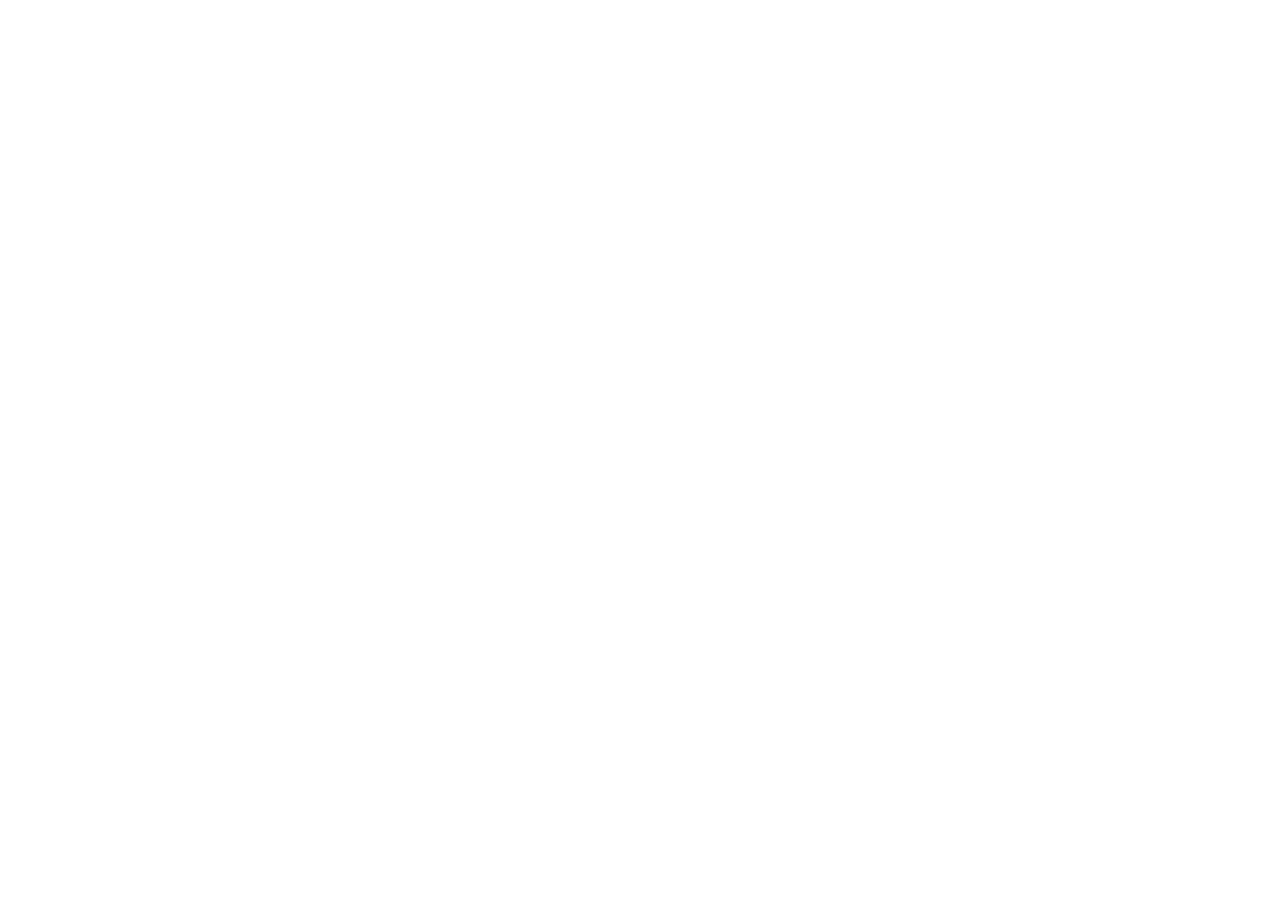
==== index.html @ 3af70695 "Initial commit" ====
<!DOCTYPE html>
<html lang="en">
<head>
  <meta charset="UTF-8">
  <meta http-equiv="X-UA-Compatible" content="IE=edge">
  <meta name="viewport" content="width=device-width, initial-scale=1.0">
  <title>Document</title>

<!-- stylesheets -->

<link rel="stylesheet" href="css/normalize.css">
<link rel="stylesheet" href="css/styles.css">


</head>
<body>


  <script src="js/main.js"></script>
</body>
</html>
---- css/styles.css ----
html{
  box-sizing:border-box;
  height: 100%;
  scroll-behavior: smooth;
}


*,
*::before,
*::after{
  box-sizing:inherit;
}


body{
display: flex;
flex-direction: column;
height: 100%;
padding: 0;
margin: 0;
font-family:"arial", serif;
font-size: 16px;
line-height: 1.5;
background-color: #fff;
color: #000;

}


img{
max-width: 100%;
height: auto;

}

.container{
  width: 100%;
  max-width: 1200px;
  padding-left: 50px;
  padding-right: 50px;
  margin-left: auto;
  margin-right: auto;
}


/* MAIN-CONTENT */

.main-content{
  flex-grow: 1;
}
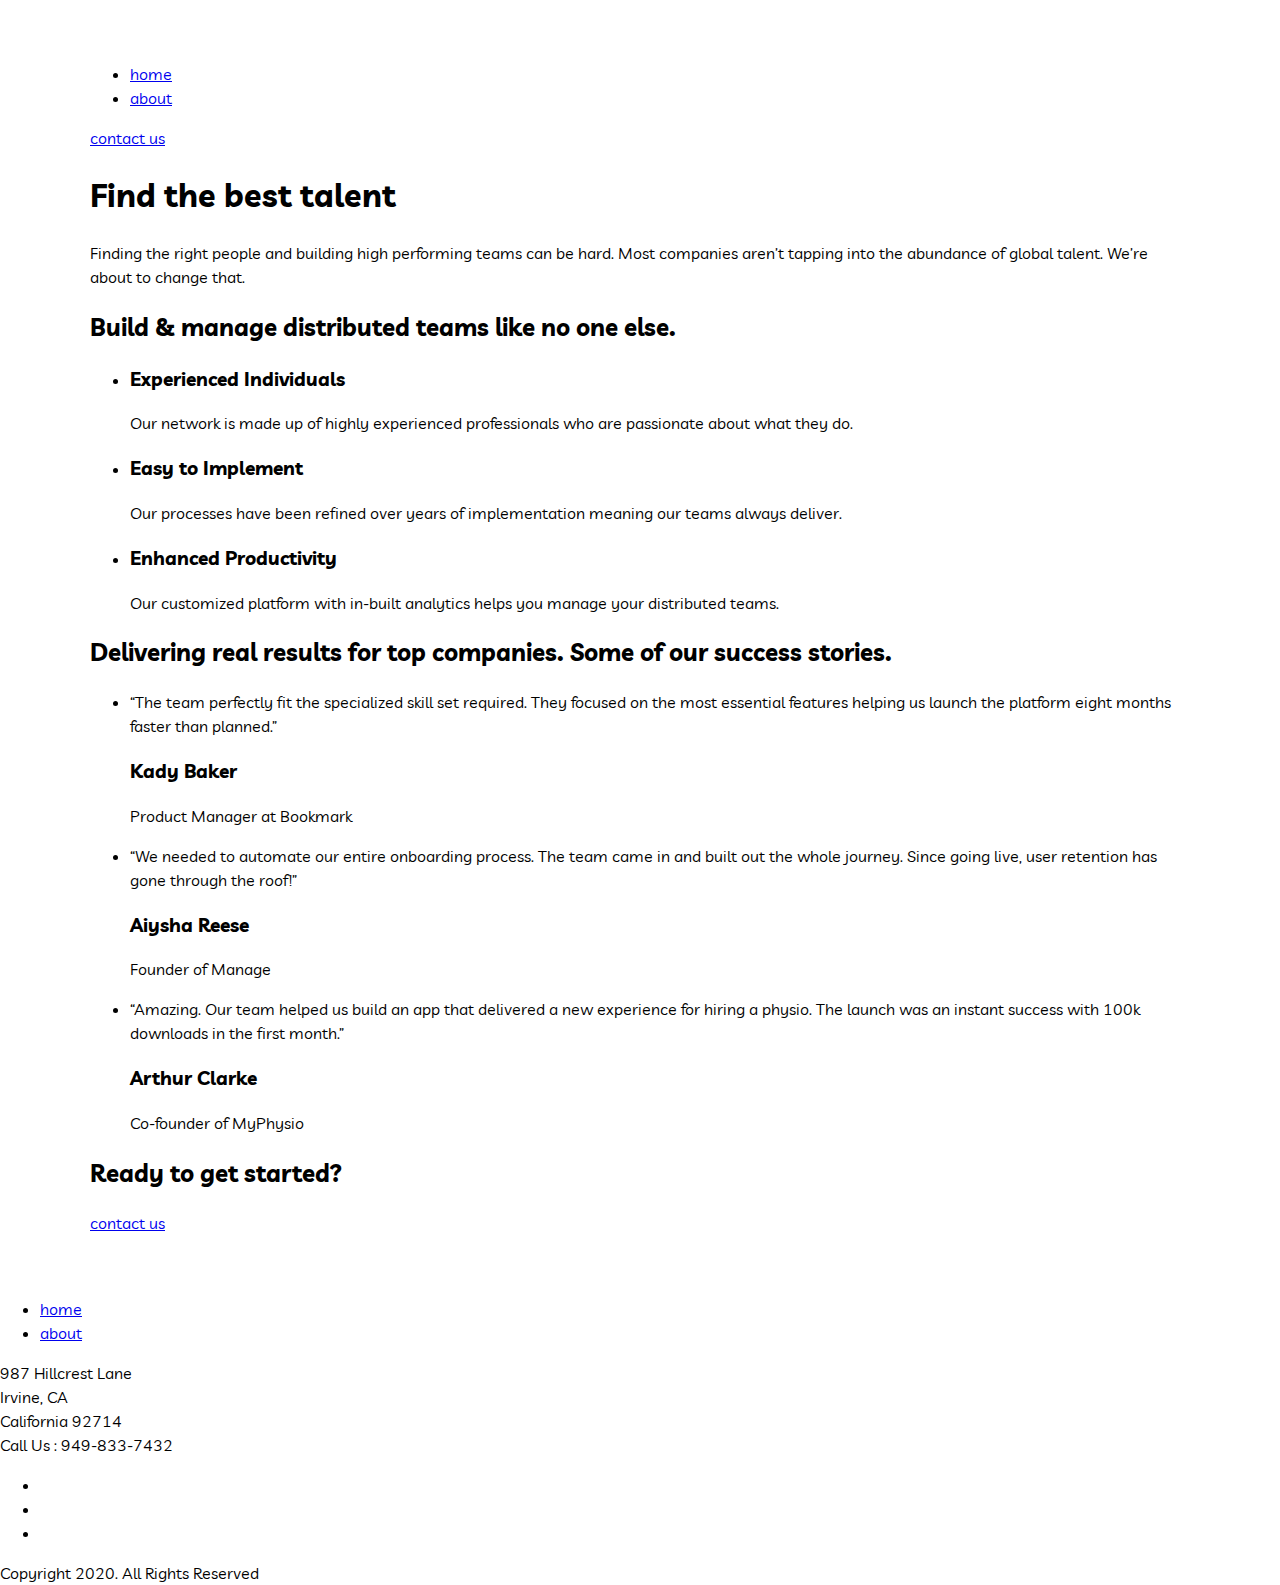
==== commit bbd9acab: "add html.styles" ====
--- a/index.html
+++ b/index.html
@@ -4,17 +4,120 @@
   <meta charset="UTF-8">
   <meta http-equiv="X-UA-Compatible" content="IE=edge">
   <meta name="viewport" content="width=device-width, initial-scale=1.0">
-  <title>Document</title>
+  <title>Myteam</title>
+  <!-- google-fonts -->
+  <link rel="preconnect" href="https://fonts.googleapis.com">
+  <link rel="preconnect" href="https://fonts.gstatic.com" crossorigin>
+  <link href="https://fonts.googleapis.com/css2?family=Inter:wght@400;600;700&family=Livvic:wght@500;600;700&family=Montserrat:wght@700&family=Nunito+Sans:wght@300;600;800&family=Poppins:wght@500;700&family=Roboto:wght@400;500;700&family=Spartan:wght@500;700&display=swap" rel="stylesheet">
+  <!-- stylesheets -->
 
-<!-- stylesheets -->
-
-<link rel="stylesheet" href="css/normalize.css">
-<link rel="stylesheet" href="css/styles.css">
+  <link rel="stylesheet" href="css/normalize.css">
+  <link rel="stylesheet" href="css/styles.css">
 
 
 </head>
 <body>
 
+  <header class="site-header">
+    <div class="container">
+      <a class="site-icon" href="index.html"><img class="site-icon-img" src="img/myteam.svg" alt="myteam-icon"></a>
+      <ul class="header-list" >
+        <li class="header-list-item">
+          <a class="header-list-item-link" href="index.html">home</a>
+        </li>
+        <li class="header-list-item">
+          <a class="header-list-item-link" href="#">about</a>
+        </li>
+      </ul>
+      <a class="button button-green" href="#">contact us</a>
+
+    </div>
+  </header>
+
+
+  <main class="main-content">
+    <div class="container">
+      <div class="site-hero">
+
+        <h1 class="hero-heading">Find the best talent</h1>
+        <p class="hero-heading-text">Finding the right people and building high performing teams can be hard. Most companies aren’t tapping into the abundance of global talent. We’re about to change that.</p>
+      </div>
+
+      <div class="main-top">
+        <h2 class="main-top-heading" >Build & manage distributed teams like no one else.</h2>
+        <ul class="main-top-list">
+          <li class="main-top-list-item">
+            <h3 class="main-top-list-item-headeing">Experienced Individuals</h3>
+            <p class="main-top-list-item-text"> Our network is made up of highly experienced professionals who are passionate about what they do.</p>
+          </li>
+
+          <li class="main-top-list-item">
+            <h3 class="main-top-list-item-headeing">Easy to Implement</h3>
+            <p class="main-top-list-item-text">Our processes have been refined over years of implementation meaning our teams always deliver.</p>
+          </li>
+
+          <li class="main-top-list-item">
+            <h3 class="main-top-list-item-headeing">Enhanced Productivity</h3>
+            <p class="main-top-list-item-text">Our customized platform with in-built analytics helps you manage your distributed teams.</p>
+          </li>
+        </ul>
+      </div>
+
+      <div class="success-stories-wrapper">
+        <h2 class="success-stories-heading">Delivering real results for top companies. Some of our success stories.</h2>
+        <ul class="success-stories-list">
+          <li class="success-stories-list-item">
+            <p class="success-stories-list-item-text"> “The team perfectly fit the specialized skill set required. They focused on the most essential features helping us launch the platform eight months faster than planned.”</p>
+            <h3 class="success-stories-list-item-user-name">Kady Baker</h3>
+            <span class="success-stories-list-item-user-profession"> Product Manager at Bookmark</span>
+            <img class="success-stories-list-item-user-img" src="#" alt="">
+          </li>
+
+          <li class="success-stories-list-item">
+            <p class="success-stories-list-item-text"> “We needed to automate our entire onboarding process. The team came in and built out the whole journey. Since going live, user retention has gone through the roof!”</p>
+            <h3 class="success-stories-list-item-user-name">Aiysha Reese</h3>
+            <span class="success-stories-list-item-user-profession"> Founder of Manage</span>
+            <img class="success-stories-list-item-user-img" src="#" alt="">
+          </li>
+
+          <li class="success-stories-list-item">
+            <p class="success-stories-list-item-text"> “Amazing. Our team helped us build an app that delivered a new experience for hiring a physio. The launch was an instant success with 100k downloads in the first month.”</p>
+            <h3 class="success-stories-list-item-user-name">Arthur Clarke</h3>
+            <span class="success-stories-list-item-user-profession"> Co-founder of MyPhysio</span>
+            <img class="success-stories-list-item-user-img" src="#" alt="">
+          </li>
+        </ul>
+      </div>
+
+<div class="contact">
+<h2>Ready to get started?</h2>
+<a href="contact-index.html">contact us</a>
+</div>
+    </div>
+  </main>
+
+  <footer class="site-footer">
+    <a class="site-footer-link" href="index.html"><img class="site-footer-link-img" src="img/myteam.svg" alt="footer-icon"></a>
+<ul class="site-footer-list">
+  <li class="site-footer-list-item">
+<a href="index.html">home</a>
+  </li>
+  <li class="site-footer-list-item">
+<a href="index.html">about</a>
+  </li>
+
+</ul>
+
+<div class="site-footer-info">987  Hillcrest Lane <br> Irvine, CA <br>California 92714 <br>Call Us : 949-833-7432</div>
+
+<ul class="social-network-list">
+  <li class="social-network-list-item"><a href="#"></a></li>
+  <li class="social-network-list-item"><a href="#"></a></li>
+  <li class="social-network-list-item"><a href="#"></a></li>
+</ul>
+
+<span class="Copyright">Copyright 2020. All Rights Reserved</span>
+  </footer>
 
   <script src="js/main.js"></script>
 </body>
--- a/css/styles.css
+++ b/css/styles.css
@@ -1,3 +1,13 @@
+:root{
+  --Midnight-green: #014E56;
+--Light-coral:#F67E7E;
+--Rapture-blue:#79C8C7;
+--Police-blue:#2C6269;
+--Deep-jungle-green:#004047;
+--Sacramento-state-green:#012F34;
+--Dark-green: #002529;
+}
+
 html{
   box-sizing:border-box;
   height: 100%;
@@ -18,7 +28,7 @@
 height: 100%;
 padding: 0;
 margin: 0;
-font-family:"arial", serif;
+font-family:"Livvic","arial", serif;
 font-size: 16px;
 line-height: 1.5;
 background-color: #fff;
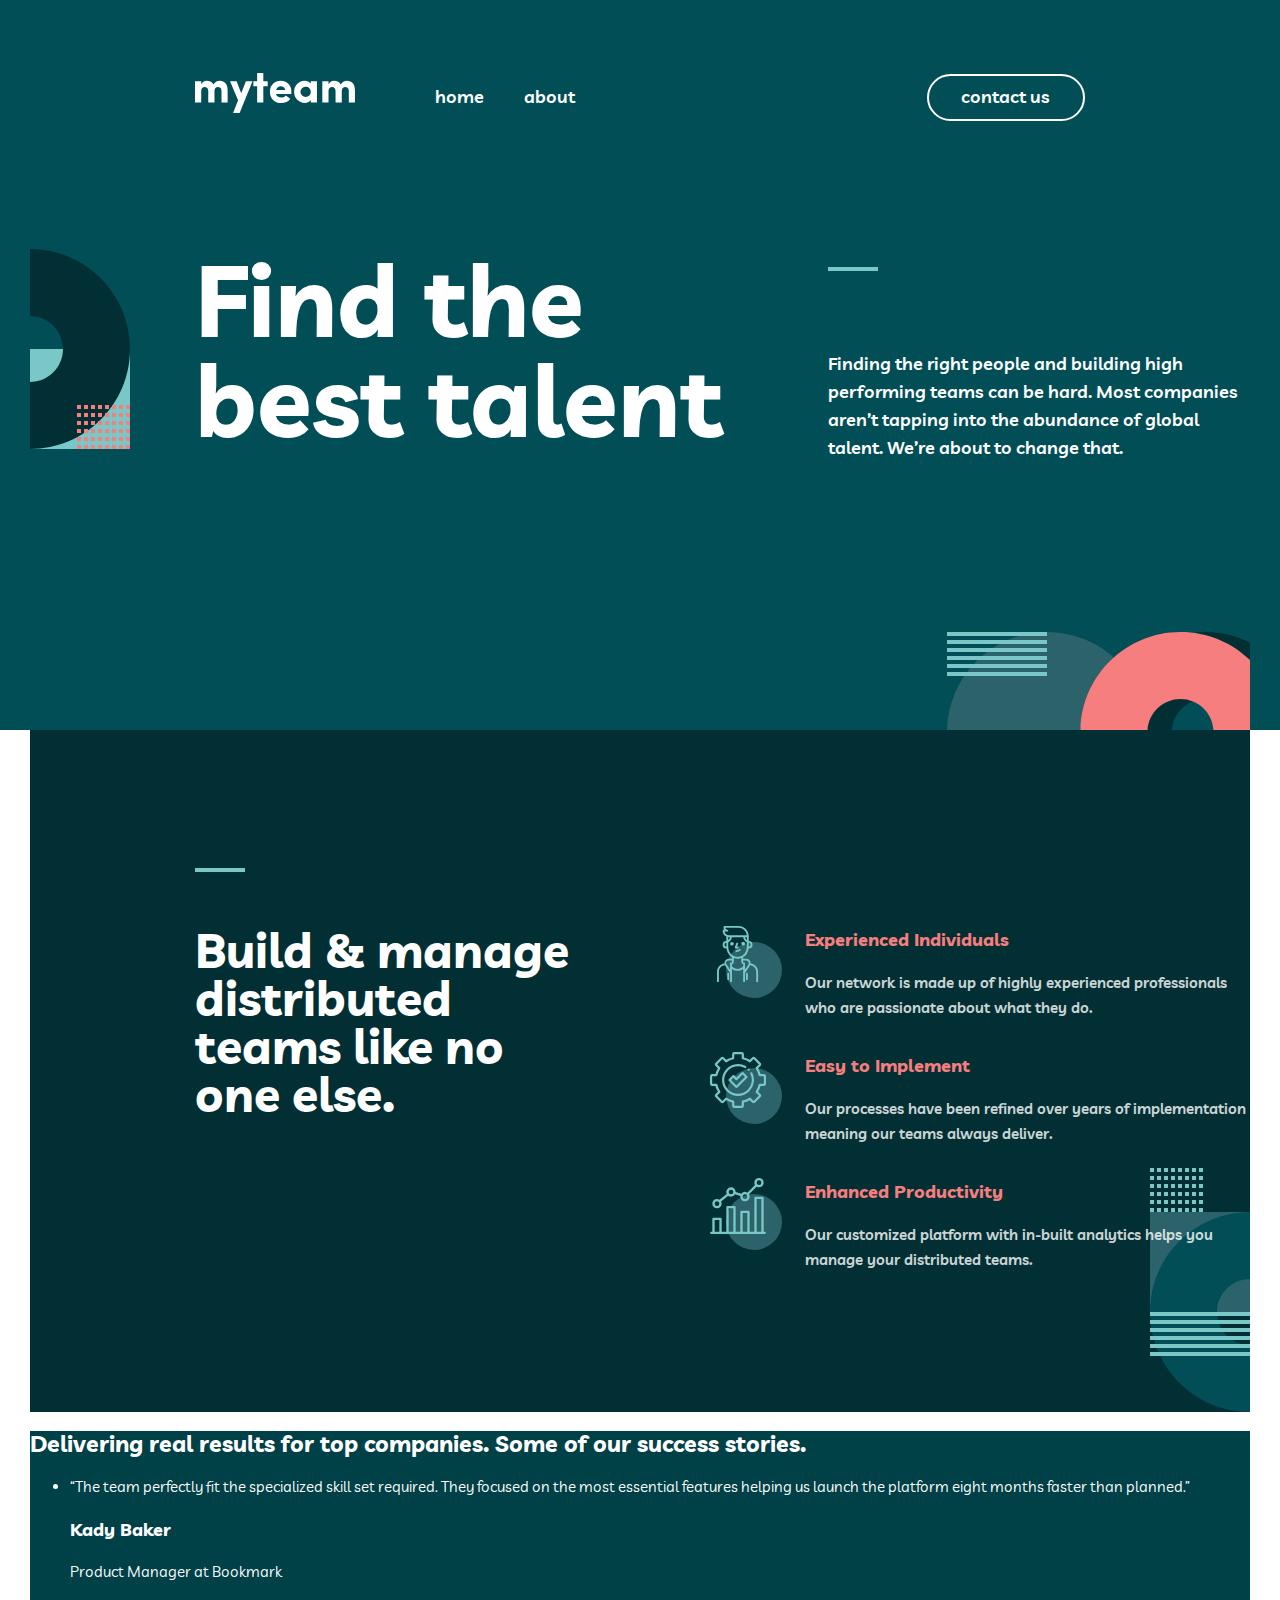
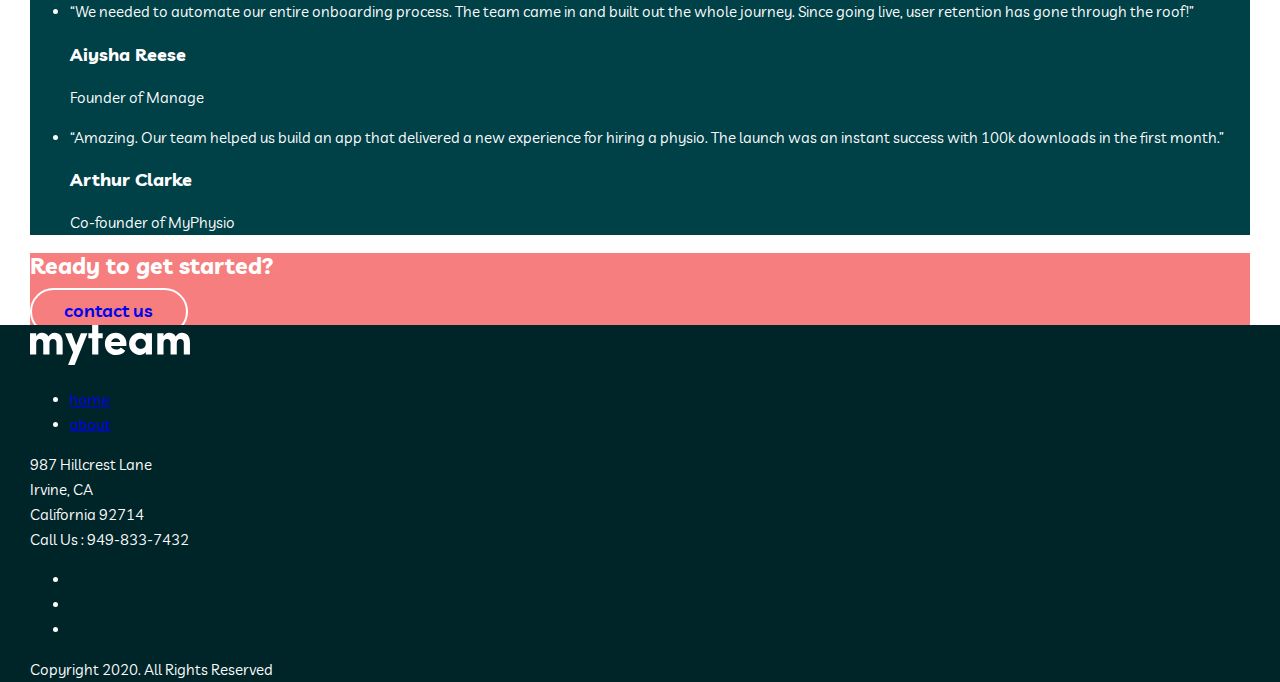
==== commit 7416bc65: "add header and main features styles. bg" ====
--- a/index.html
+++ b/index.html
@@ -20,16 +20,27 @@
 
   <header class="site-header">
     <div class="container">
-      <a class="site-icon" href="index.html"><img class="site-icon-img" src="img/myteam.svg" alt="myteam-icon"></a>
-      <ul class="header-list" >
-        <li class="header-list-item">
-          <a class="header-list-item-link" href="index.html">home</a>
-        </li>
-        <li class="header-list-item">
-          <a class="header-list-item-link" href="#">about</a>
-        </li>
-      </ul>
-      <a class="button button-green" href="#">contact us</a>
+      <div class="header-top-info">
+        <div class="header-top-info-r-left">
+          <a class="site-icon" href="index.html"><img class="site-icon-img" src="img/myteam-icon.svg" alt="myteam-icon"></a>
+          <ul class="header-list" >
+            <li class="header-list-item">
+              <a class="header-list-item-link" href="index.html">home</a>
+            </li>
+            <li class="header-list-item">
+              <a class="header-list-item-link" href="#">about</a>
+            </li>
+
+          </ul>
+        </div>
+        <div class="header-top-info-r-right"><a class="button button-green" href="#">contact us</a></div>
+      </div>
+
+      <div class="site-hero">
+
+        <h1 class="hero-heading">Find the <br> best talent</h1>
+        <p class="hero-heading-text">Finding the right people and building high performing teams can be hard. Most companies aren’t tapping into the abundance of global talent. We’re about to change that.</p>
+      </div>
 
     </div>
   </header>
@@ -37,86 +48,91 @@
 
   <main class="main-content">
     <div class="container">
-      <div class="site-hero">
-
-        <h1 class="hero-heading">Find the best talent</h1>
-        <p class="hero-heading-text">Finding the right people and building high performing teams can be hard. Most companies aren’t tapping into the abundance of global talent. We’re about to change that.</p>
-      </div>
-
-      <div class="main-top">
-        <h2 class="main-top-heading" >Build & manage distributed teams like no one else.</h2>
-        <ul class="main-top-list">
-          <li class="main-top-list-item">
-            <h3 class="main-top-list-item-headeing">Experienced Individuals</h3>
-            <p class="main-top-list-item-text"> Our network is made up of highly experienced professionals who are passionate about what they do.</p>
+        <div class="main-feature">
+        <h2 class="main-feature-heading" >Build & manage distributed teams like no one else.</h2>
+        <ul class="main-feature-list">
+          <li class="main-feature-list-item">
+            <img class="main-feature-list-item-img" src="img/icon-feature-experience.svg" alt="" width="72" height="72">
+            <div class="main-feature-list-item-info">
+              <h3 class="main-feature-list-item-headeing">Experienced Individuals</h3>
+              <p class="main-feature-list-item-text"> Our network is made up of highly experienced professionals who are passionate about what they do.</p>
+            </div>
           </li>
 
-          <li class="main-top-list-item">
-            <h3 class="main-top-list-item-headeing">Easy to Implement</h3>
-            <p class="main-top-list-item-text">Our processes have been refined over years of implementation meaning our teams always deliver.</p>
+          <li class="main-feature-list-item">
+            <img class="main-feature-list-item-img" src="img/icon-feature-implementation.svg" alt="" width="72" height="72">
+            <div class="main-feature-list-item-info">
+              <h3 class="main-feature-list-item-headeing">Easy to Implement</h3>
+              <p class="main-feature-list-item-text">Our processes have been refined over years of implementation meaning our teams always deliver.</p>
+            </div>
           </li>
 
-          <li class="main-top-list-item">
-            <h3 class="main-top-list-item-headeing">Enhanced Productivity</h3>
-            <p class="main-top-list-item-text">Our customized platform with in-built analytics helps you manage your distributed teams.</p>
+          <li class="main-feature-list-item">
+            <img class="main-feature-list-item-img" src="img/icon-feature-productivity.svg" alt="" width="72" height="72">
+            <div class="main-feature-list-item-info">
+              <h3 class="main-feature-list-item-headeing">Enhanced Productivity</h3>
+              <p class="main-feature-list-item-text">Our customized platform with in-built analytics helps you manage your distributed teams.</p>
+            </div>
           </li>
         </ul>
       </div>
 
-      <div class="success-stories-wrapper">
-        <h2 class="success-stories-heading">Delivering real results for top companies. Some of our success stories.</h2>
-        <ul class="success-stories-list">
-          <li class="success-stories-list-item">
-            <p class="success-stories-list-item-text"> “The team perfectly fit the specialized skill set required. They focused on the most essential features helping us launch the platform eight months faster than planned.”</p>
-            <h3 class="success-stories-list-item-user-name">Kady Baker</h3>
-            <span class="success-stories-list-item-user-profession"> Product Manager at Bookmark</span>
-            <img class="success-stories-list-item-user-img" src="#" alt="">
+      <div class="reviews-wrapper">
+        <h2 class="reviews-heading">Delivering real results for top companies. Some of our success stories.</h2>
+        <ul class="reviews-list">
+          <li class="reviews-list-item">
+            <p class="reviews-list-item-text"> “The team perfectly fit the specialized skill set required. They focused on the most essential features helping us launch the platform eight months faster than planned.”</p>
+            <h3 class="reviews-list-item-user-name">Kady Baker</h3>
+            <span class="reviews-list-item-user-profession"> Product Manager at Bookmark</span>
+            <img class="reviews-list-item-user-img" src="#" alt="">
           </li>
 
-          <li class="success-stories-list-item">
-            <p class="success-stories-list-item-text"> “We needed to automate our entire onboarding process. The team came in and built out the whole journey. Since going live, user retention has gone through the roof!”</p>
-            <h3 class="success-stories-list-item-user-name">Aiysha Reese</h3>
-            <span class="success-stories-list-item-user-profession"> Founder of Manage</span>
-            <img class="success-stories-list-item-user-img" src="#" alt="">
+          <li class="reviews-list-item">
+            <p class="reviews-list-item-text"> “We needed to automate our entire onboarding process. The team came in and built out the whole journey. Since going live, user retention has gone through the roof!”</p>
+            <h3 class="reviews-list-item-user-name">Aiysha Reese</h3>
+            <span class="reviews-list-item-user-profession"> Founder of Manage</span>
+            <img class="reviews-list-item-user-img" src="#" alt="">
           </li>
 
-          <li class="success-stories-list-item">
-            <p class="success-stories-list-item-text"> “Amazing. Our team helped us build an app that delivered a new experience for hiring a physio. The launch was an instant success with 100k downloads in the first month.”</p>
-            <h3 class="success-stories-list-item-user-name">Arthur Clarke</h3>
-            <span class="success-stories-list-item-user-profession"> Co-founder of MyPhysio</span>
-            <img class="success-stories-list-item-user-img" src="#" alt="">
+          <li class="reviews-list-item">
+            <p class="reviews-list-item-text"> “Amazing. Our team helped us build an app that delivered a new experience for hiring a physio. The launch was an instant success with 100k downloads in the first month.”</p>
+            <h3 class="reviews-list-item-user-name">Arthur Clarke</h3>
+            <span class="reviews-list-item-user-profession"> Co-founder of MyPhysio</span>
+            <img class="reviews-list-item-user-img" src="#" alt="">
           </li>
         </ul>
       </div>
 
 <div class="contact">
-<h2>Ready to get started?</h2>
-<a href="contact-index.html">contact us</a>
+<h2 class="contact-heading">Ready to get started?</h2>
+<a class="button button-red" href="contact-index.html">contact us</a>
 </div>
     </div>
   </main>
 
   <footer class="site-footer">
-    <a class="site-footer-link" href="index.html"><img class="site-footer-link-img" src="img/myteam.svg" alt="footer-icon"></a>
-<ul class="site-footer-list">
-  <li class="site-footer-list-item">
-<a href="index.html">home</a>
-  </li>
-  <li class="site-footer-list-item">
-<a href="index.html">about</a>
-  </li>
+    <div class="container">
+      <a class="site-footer-link" href="index.html"><img class="site-footer-link-img" src="img/myteam.svg" alt="footer-icon"></a>
+      <ul class="site-footer-list">
+        <li class="site-footer-list-item">
+      <a href="index.html">home</a>
+        </li>
+        <li class="site-footer-list-item">
+      <a href="index.html">about</a>
+        </li>
 
-</ul>
+      </ul>
 
-<div class="site-footer-info">987  Hillcrest Lane <br> Irvine, CA <br>California 92714 <br>Call Us : 949-833-7432</div>
+      <div class="site-footer-info">987  Hillcrest Lane <br> Irvine, CA <br>California 92714 <br>Call Us : 949-833-7432</div>
 
-<ul class="social-network-list">
-  <li class="social-network-list-item"><a href="#"></a></li>
-  <li class="social-network-list-item"><a href="#"></a></li>
-  <li class="social-network-list-item"><a href="#"></a></li>
-</ul>
+      <ul class="social-network-list">
+        <li class="social-network-list-item"><a href="#"></a></li>
+        <li class="social-network-list-item"><a href="#"></a></li>
+        <li class="social-network-list-item"><a href="#"></a></li>
+      </ul>
 
-<span class="Copyright">Copyright 2020. All Rights Reserved</span>
+      <span class="Copyright">Copyright 2020. All Rights Reserved</span>
+    </div>
   </footer>
 
   <script src="js/main.js"></script>
--- a/css/styles.css
+++ b/css/styles.css
@@ -6,6 +6,7 @@
 --Deep-jungle-green:#004047;
 --Sacramento-state-green:#012F34;
 --Dark-green: #002529;
+--white:#fff;
 }
 
 html{
@@ -29,10 +30,10 @@
 padding: 0;
 margin: 0;
 font-family:"Livvic","arial", serif;
-font-size: 16px;
-line-height: 1.5;
+font-size: 15px;
+line-height: 25px;
 background-color: #fff;
-color: #000;
+color: var(--white);
 
 }
 
@@ -45,16 +46,260 @@
 
 .container{
   width: 100%;
-  max-width: 1200px;
-  padding-left: 50px;
-  padding-right: 50px;
+  max-width: 1500px;
+  padding-left: 30px;
+  padding-right: 30px;
   margin-left: auto;
   margin-right: auto;
 }
 
+.button {
+  font-weight: 600;
+font-size: 18px;
+line-height: 28px;
+padding: 9px 33px 11px 32px;
+border: 2px solid #fff;
+border-radius: 24px;
+text-decoration: none;
+}
+.button-green {
+margin-right: 165px;
+  color: var(--white);
+
+}
+
 
 /* MAIN-CONTENT */
 
 .main-content{
   flex-grow: 1;
+}
+
+
+.site-header {
+  background-color: var(--Midnight-green);
+}
+
+.header-top-info {
+  display: flex;
+  justify-content: space-between;
+  align-items: center;
+  padding-top: 73px;
+  margin-bottom: 129px;
+}
+
+.site-icon {
+margin-left: 165px;
+margin-right: 80px;
+}
+
+.site-icon-img {
+  width: 160px;
+height: 40px;
+}
+
+.header-top-info-r-left{
+  display: flex;
+  justify-content: space-between;
+  align-items: center;
+}
+
+.header-list {
+  display: flex;
+  align-items: center;
+  list-style: none;
+  padding: 0;
+  margin: 0;
+
+  }
+
+.header-list-item {
+
+}
+
+.header-list-item:not(:last-child){
+margin-right: 40px;
+}
+
+.header-top-info-r-right{
+
+}
+
+.header-list-item-link {
+  font-weight: 600;
+font-size: 18px;
+line-height: 28px;
+color: var(--white);
+text-decoration: none;
+}
+
+.site-hero {
+  display: flex;
+    padding-bottom: 250px;
+  background-image: url(../img/hero-left-bg.svg),
+   url(../img/hero-bottom-bg.svg);
+background-repeat: no-repeat;
+background-size: 100px 200px, 358px 100px;
+background-position: 0px 0px, 917px 383px;
+}
+
+.hero-heading {
+  width: 635px;
+  font-weight: bold;
+font-size: 100px;
+line-height: 100px;
+margin: 0;
+margin-left: 165px;
+}
+
+.hero-heading-text {
+  display: flex;
+  flex-direction: column;
+  width: 445px;
+  font-weight: 600;
+font-size: 18px;
+line-height: 28px;
+
+  margin-left: 30px;
+
+}
+
+.hero-heading-text::before{
+  margin-bottom: 79px;
+width: 50px;
+height: 4px;
+background-color: var(--Rapture-blue);
+content:"";
+}
+
+.main-content {
+
+}
+
+/* main-feature */
+
+.main-feature {
+  display: flex;
+
+  padding-top: 138px;
+  padding-left: 165px;
+  background-color: #012F34;
+  background-image: url(../img/main-feature-right-bg.svg);
+  background-repeat: no-repeat;
+  background-size: 100px 244px;
+  background-position: right 0 bottom 0;
+}
+
+.main-feature-heading {
+  display: flex;
+flex-direction: column;
+  width: 445px;
+  font-weight: bold;
+font-size: 48px;
+line-height: 48px;
+  margin: 0;
+}
+
+.main-feature-heading::before{
+  width: 50px;
+  height: 4px;
+  margin-bottom: 54px;
+  background-color: var(--Rapture-blue);
+  content:"";
+}
+
+.main-feature-list {
+list-style: none;
+  padding: 0;
+  padding-bottom: 140px;
+  margin: 0;
+  margin-top: 58px;
+margin-left: 125px;
+}
+
+.main-feature-list-item {
+  display: flex;
+
+  width: 540px;
+
+}
+
+.main-feature-list-item:not(:last-child){
+  margin-bottom: 32px;
+}
+
+.main-feature-list-item-img{
+  width: 72px;
+  height: 72px;
+  margin-right: 23px;
+
+}
+.main-feature-list-item-headeing {
+  font-weight: bold;
+font-size: 18px;
+line-height: 28px;
+  margin: 0;
+  margin-bottom: 16px;
+  color: var(--Light-coral);
+}
+.main-feature-list-item-text {
+  font-weight: 600;
+font-size: 15px;
+line-height: 25px;
+  margin: 0;
+  opacity: 0.8;
+}
+
+/* reviews-wrapper */
+
+.reviews-wrapper {
+  background-color:  #004047;
+}
+.reviews-heading {
+}
+.reviews-list {
+}
+.reviews-list-item {
+}
+.reviews-list-item-text {
+}
+.reviews-list-item-user-name {
+}
+.reviews-list-item-user-profession {
+}
+.reviews-list-item-user-img {
+}
+
+/* contact */
+
+.contact {
+  background-color: #F67E7E;
+}
+
+.contact-heading{
+
+}
+
+
+/* site-feature */
+
+.site-footer {
+background-color:#002529;
+
+}
+.site-footer-link {
+}
+.site-footer-link-img {
+}
+.site-footer-list {
+}
+.site-footer-list-item {
+}
+.site-footer-info {
+}
+.social-network-list {
+}
+.social-network-list-item {
+}
+.Copyright {
 }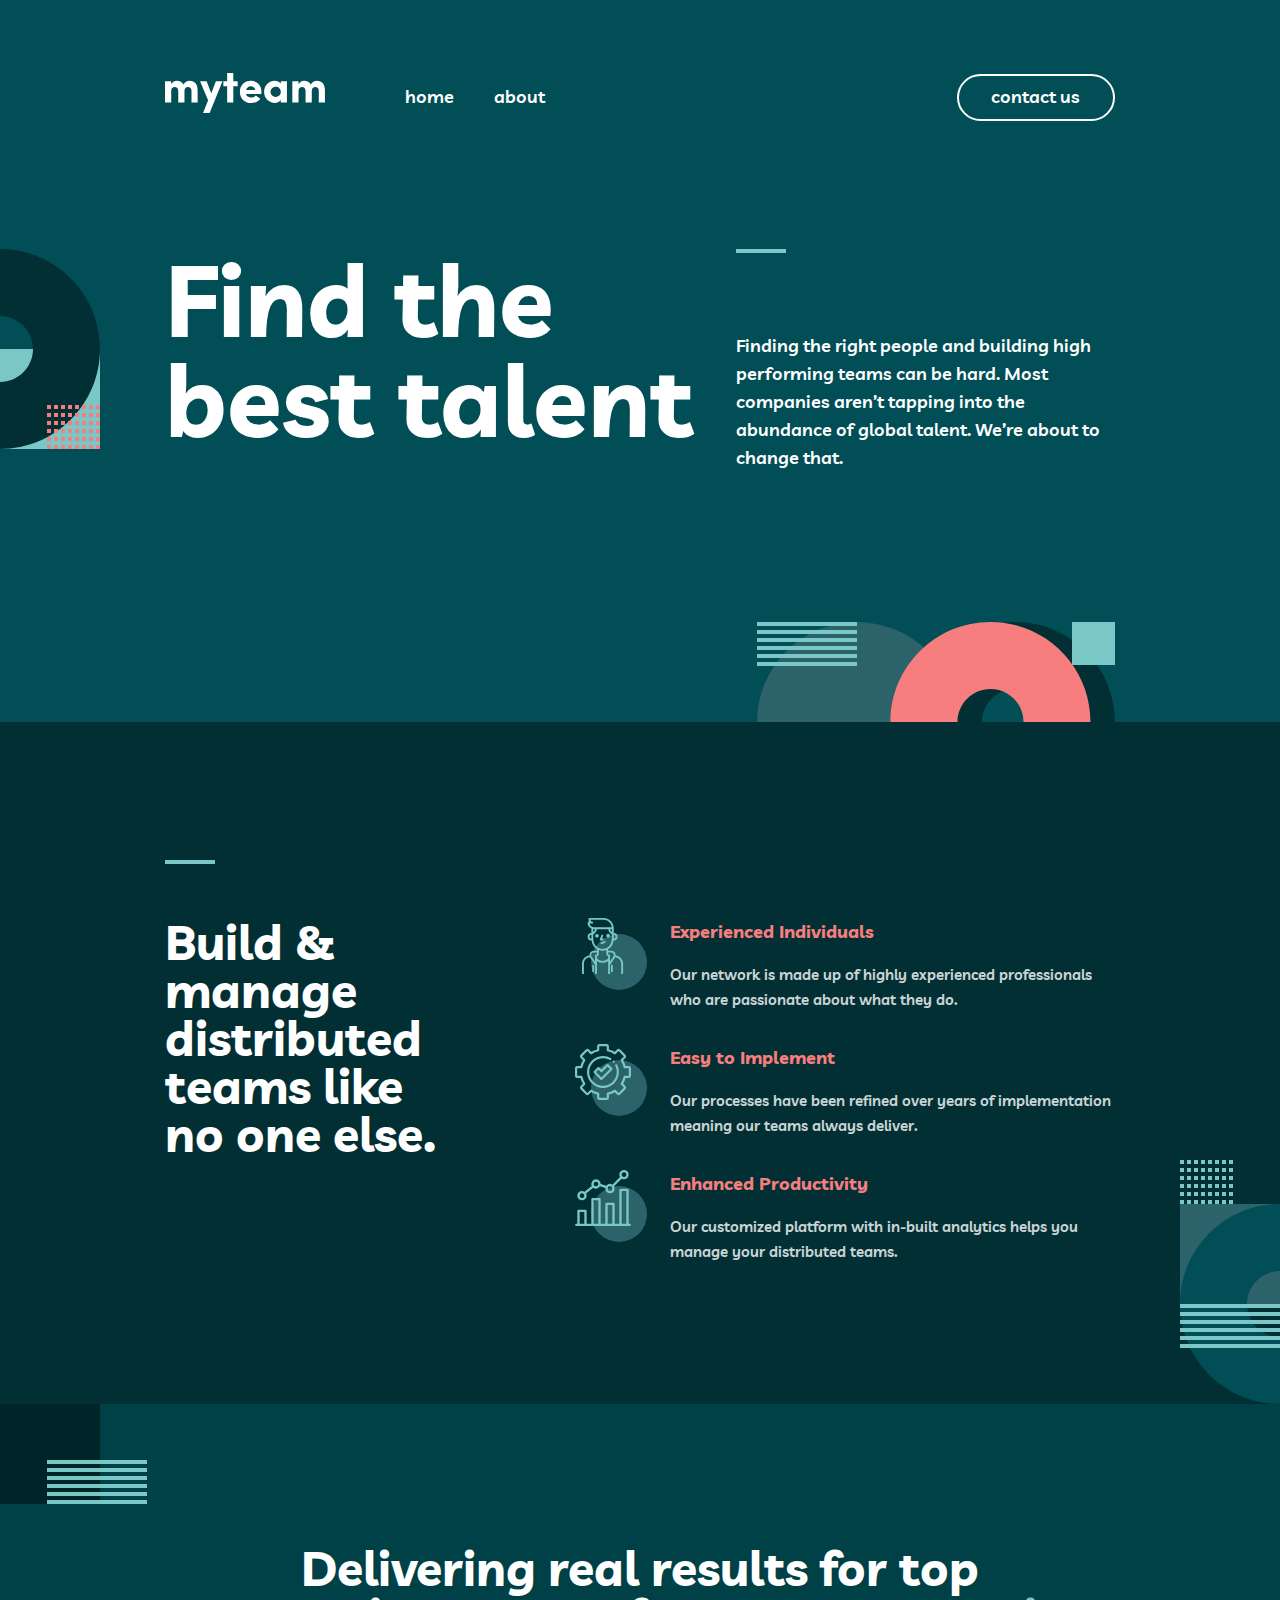
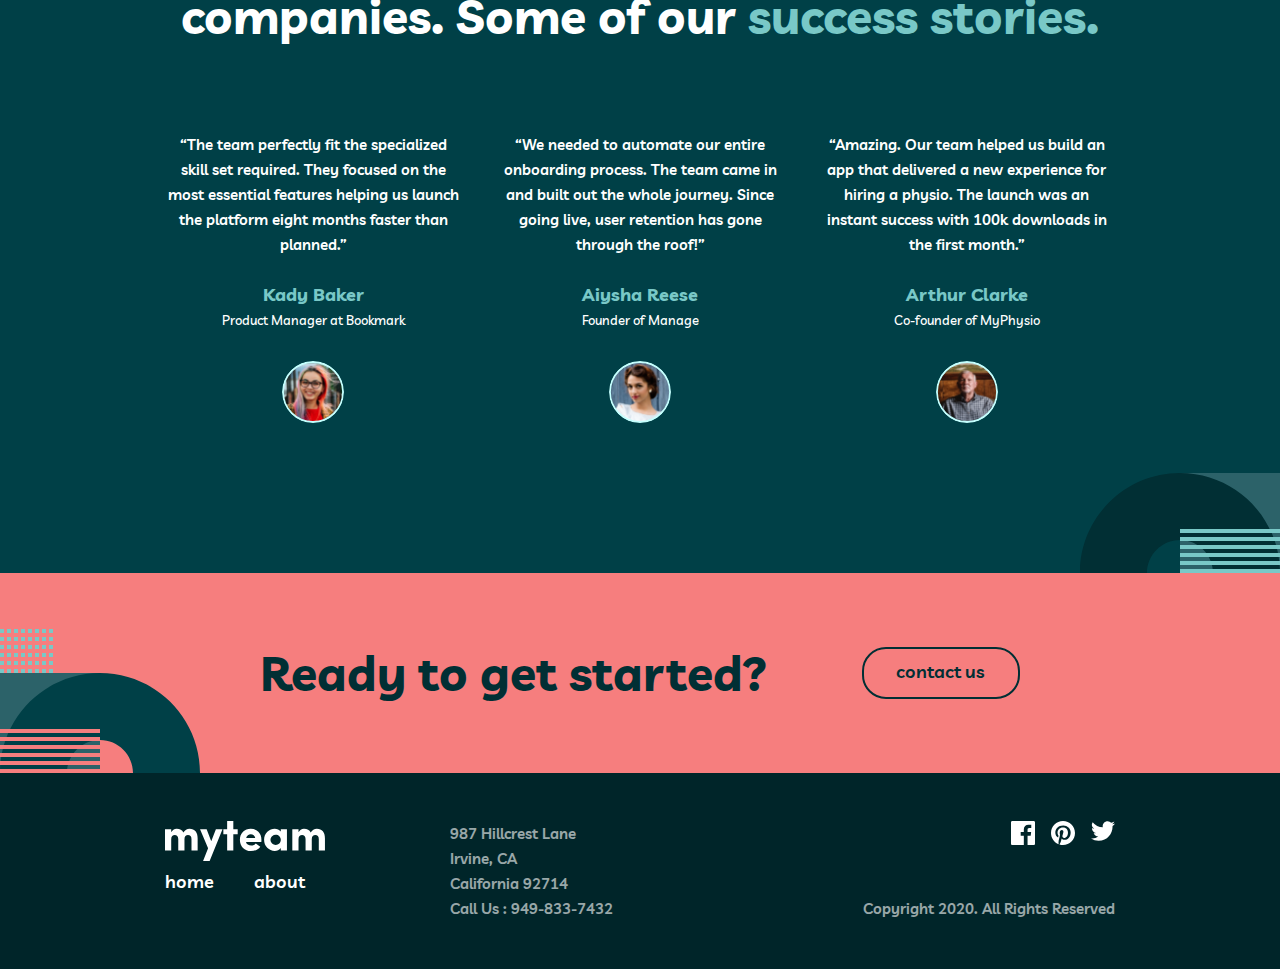
==== commit 8230558d: "index.html css" ====
--- a/index.html
+++ b/index.html
@@ -18,119 +18,133 @@
 </head>
 <body>
 
-  <header class="site-header">
-    <div class="container">
-      <div class="header-top-info">
-        <div class="header-top-info-r-left">
-          <a class="site-icon" href="index.html"><img class="site-icon-img" src="img/myteam-icon.svg" alt="myteam-icon"></a>
-          <ul class="header-list" >
-            <li class="header-list-item">
-              <a class="header-list-item-link" href="index.html">home</a>
+  <div class="site-header-hero-wrapper container">
+    <div class="">
+      <header class="site-header">
+        <div class="header-top-info-left">
+          <a class="site-logo" href="index.html"><img class="site-logo-img" src="img/myteam-logo.svg" alt="myteam-logo"></a>
+          <ul class="sitenav-list" >
+            <li class="sitenav-list-item">
+              <a class="sitenav-list-item-link" href="index.html">home</a>
             </li>
-            <li class="header-list-item">
-              <a class="header-list-item-link" href="#">about</a>
+            <li class="sitenav-list-item">
+              <a class="sitenav-list-item-link" href="#">about</a>
             </li>
 
           </ul>
         </div>
-        <div class="header-top-info-r-right"><a class="button button-green" href="#">contact us</a></div>
-      </div>
+        <div class="header-top-info-right"><a class="button button-green" href="#">contact us</a></div>
+      </header>
 
       <div class="site-hero">
 
         <h1 class="hero-heading">Find the <br> best talent</h1>
         <p class="hero-heading-text">Finding the right people and building high performing teams can be hard. Most companies aren’t tapping into the abundance of global talent. We’re about to change that.</p>
+
+        <img class="hero-bg-img-left" src="img/hero-left-bg.svg" alt="" width="100" height="200">
+        <img class="hero-bg-img-bottom" src="img/hero-bottom-bg.svg" alt="" width="358" height="100">
       </div>
 
     </div>
-  </header>
+  </div>
 
 
   <main class="main-content">
-    <div class="container">
-        <div class="main-feature">
-        <h2 class="main-feature-heading" >Build & manage distributed teams like no one else.</h2>
-        <ul class="main-feature-list">
-          <li class="main-feature-list-item">
-            <img class="main-feature-list-item-img" src="img/icon-feature-experience.svg" alt="" width="72" height="72">
-            <div class="main-feature-list-item-info">
-              <h3 class="main-feature-list-item-headeing">Experienced Individuals</h3>
-              <p class="main-feature-list-item-text"> Our network is made up of highly experienced professionals who are passionate about what they do.</p>
-            </div>
+
+    <div class="main-feature container">
+      <h2 class="main-feature-heading" >Build & manage distributed teams like no one else.</h2>
+      <ul class="main-feature-list">
+        <li class="main-feature-list-item">
+          <img class="main-feature-list-item-img" src="img/icon-feature-experience.svg" alt="" width="72" height="72">
+          <div class="main-feature-list-item-info">
+            <h3 class="main-feature-list-item-headeing">Experienced Individuals</h3>
+            <p class="main-feature-list-item-text"> Our network is made up of highly experienced professionals who are passionate about what they do.</p>
+          </div>
+        </li>
+        <li class="main-feature-list-item">
+          <img class="main-feature-list-item-img" src="img/icon-feature-implementation.svg" alt="" width="72" height="72">
+          <div class="main-feature-list-item-info">
+            <h3 class="main-feature-list-item-headeing">Easy to Implement</h3>
+            <p class="main-feature-list-item-text">Our processes have been refined over years of implementation meaning our teams always deliver.</p>
+          </div>
+        </li>
+        <li class="main-feature-list-item">
+          <img class="main-feature-list-item-img" src="img/icon-feature-productivity.svg" alt="" width="72" height="72">
+          <div class="main-feature-list-item-info">
+            <h3 class="main-feature-list-item-headeing">Enhanced Productivity</h3>
+            <p class="main-feature-list-item-text">Our customized platform with in-built analytics helps you manage your distributed teams.</p>
+          </div>
+        </li>
+      </ul>
+      <img class="main-feature-right-bg" src="img/main-feature-right-bg.svg" alt="" width="100" height="244">
+    </div>
+
+    <!-- reviews-wrapper -->
+
+    <div class="reviews-wrapper container">
+      <h2 class="reviews-heading">Delivering real results for top <br> companies. Some of our <span class="reviews-heading-blue">success stories.</span></h2>
+      <ul class="reviews-list">
+        <li class="reviews-list-item">
+          <p class="reviews-list-item-text"> “The team perfectly fit the specialized skill set required. They focused on the most essential features helping us launch the platform eight months faster than planned.”</p>
+          <h3 class="reviews-list-item-user-name">Kady Baker</h3>
+          <span class="reviews-list-item-user-profession"> Product Manager at Bookmark</span>
+          <span class="reviews-list-item-user-img-wrapper"><img class="reviews-list-item-user-img" src="img/kady.svg" alt="" width="62" height="62"></span>
+        </li>
+
+        <li class="reviews-list-item">
+          <p class="reviews-list-item-text"> “We needed to automate our entire onboarding process. The team came in and built out the whole journey. Since going live, user retention has gone through the roof!”</p>
+          <h3 class="reviews-list-item-user-name">Aiysha Reese</h3>
+          <span class="reviews-list-item-user-profession"> Founder of Manage</span>
+          <span class="reviews-list-item-user-img-wrapper"><img class="reviews-list-item-user-img"  src="img/aisha.svg" alt="" width="62" height="62"></span>
+        </li>
+
+        <li class="reviews-list-item">
+          <p class="reviews-list-item-text"> “Amazing. Our team helped us build an app that delivered a new experience for hiring a physio. The launch was an instant success with 100k downloads in the first month.”</p>
+          <h3 class="reviews-list-item-user-name">Arthur Clarke</h3>
+          <span class="reviews-list-item-user-profession"> Co-founder of MyPhysio</span>
+          <span class="reviews-list-item-user-img-wrapper"><img class="reviews-list-item-user-img"  src="img/arthur.svg" alt="" width="62" height="62"></span>
+        </li>
+      </ul>
+      <img class="reviews-bg-left" src="img/reviews-bg-left.svg" alt="" width="147" height="100">
+      <img class="reviews-bg-right" src="img/reviews-bg-right.svg" alt="" width="200" height="100">
+    </div>
+
+    <!-- contact -->
+
+    <div class="contact container">
+      <h2 class="contact-heading">Ready to get started?</h2>
+      <a class="button button-red" href="contact-index.html">contact us</a>
+      <img class="contact-bg" src="img/contact.bg.svg" alt="" width="200" height="144">
+    </div>
+
+  </main>
+
+  <!-- footer -->
+
+  <footer class="site-footer container">
+    <div class="site-footer-left">
+      <div class="footer-logo-nav-wrapper">
+        <a class="site-footer-link" href="index.html"><img class="site-footer-link-img" src="img/myteam-logo.svg" alt="footer-logo"></a>
+        <ul class="site-footer-list">
+          <li class="site-footer-list-item">
+            <a class="sitenav-list-item-link" href="index.html">home</a>
           </li>
-
-          <li class="main-feature-list-item">
-            <img class="main-feature-list-item-img" src="img/icon-feature-implementation.svg" alt="" width="72" height="72">
-            <div class="main-feature-list-item-info">
-              <h3 class="main-feature-list-item-headeing">Easy to Implement</h3>
-              <p class="main-feature-list-item-text">Our processes have been refined over years of implementation meaning our teams always deliver.</p>
-            </div>
-          </li>
-
-          <li class="main-feature-list-item">
-            <img class="main-feature-list-item-img" src="img/icon-feature-productivity.svg" alt="" width="72" height="72">
-            <div class="main-feature-list-item-info">
-              <h3 class="main-feature-list-item-headeing">Enhanced Productivity</h3>
-              <p class="main-feature-list-item-text">Our customized platform with in-built analytics helps you manage your distributed teams.</p>
-            </div>
+          <li class="site-footer-list-item">
+            <a class="sitenav-list-item-link" href="index.html">about</a>
           </li>
         </ul>
       </div>
+      <div class="site-footer-info">987  Hillcrest Lane <br> Irvine, CA <br>California 92714 <br>Call Us : 949-833-7432</div>
+    </div>
 
-      <div class="reviews-wrapper">
-        <h2 class="reviews-heading">Delivering real results for top companies. Some of our success stories.</h2>
-        <ul class="reviews-list">
-          <li class="reviews-list-item">
-            <p class="reviews-list-item-text"> “The team perfectly fit the specialized skill set required. They focused on the most essential features helping us launch the platform eight months faster than planned.”</p>
-            <h3 class="reviews-list-item-user-name">Kady Baker</h3>
-            <span class="reviews-list-item-user-profession"> Product Manager at Bookmark</span>
-            <img class="reviews-list-item-user-img" src="#" alt="">
-          </li>
+    <div class="site-footer-right">
+      <ul class="social-networks-list">
+        <li class="social-networks-list-item"><a href="#"><svg class="social-networks-icon" width="24" height="24" xmlns="http://www.w3.org/2000/svg"><path d="M22.675 0H1.325C.593 0 0 .593 0 1.325v21.351C0 23.407.593 24 1.325 24H12.82v-9.294H9.692v-3.622h3.128V8.413c0-3.1 1.893-4.788 4.659-4.788 1.325 0 2.463.099 2.795.143v3.24l-1.918.001c-1.504 0-1.795.715-1.795 1.763v2.313h3.587l-.467 3.622h-3.12V24h6.116c.73 0 1.323-.593 1.323-1.325V1.325C24 .593 23.407 0 22.675 0Z" fill="CurrentColor"/></svg></a></li>
 
-          <li class="reviews-list-item">
-            <p class="reviews-list-item-text"> “We needed to automate our entire onboarding process. The team came in and built out the whole journey. Since going live, user retention has gone through the roof!”</p>
-            <h3 class="reviews-list-item-user-name">Aiysha Reese</h3>
-            <span class="reviews-list-item-user-profession"> Founder of Manage</span>
-            <img class="reviews-list-item-user-img" src="#" alt="">
-          </li>
+        <li class="social-networks-list-item"><a href="#"><svg class="social-networks-icon" width="24" height="24" xmlns="http://www.w3.org/2000/svg"><path d="M12 0C5.373 0 0 5.372 0 12c0 5.084 3.163 9.426 7.627 11.174-.105-.949-.2-2.405.042-3.441.218-.937 1.407-5.965 1.407-5.965s-.359-.719-.359-1.782c0-1.668.967-2.914 2.171-2.914 1.023 0 1.518.769 1.518 1.69 0 1.029-.655 2.568-.994 3.995-.283 1.194.599 2.169 1.777 2.169 2.133 0 3.772-2.249 3.772-5.495 0-2.873-2.064-4.882-5.012-4.882-3.414 0-5.418 2.561-5.418 5.207 0 1.031.397 2.138.893 2.738a.36.36 0 0 1 .083.345l-.333 1.36c-.053.22-.174.267-.402.161-1.499-.698-2.436-2.889-2.436-4.649 0-3.785 2.75-7.262 7.929-7.262 4.163 0 7.398 2.967 7.398 6.931 0 4.136-2.607 7.464-6.227 7.464-1.216 0-2.359-.631-2.75-1.378l-.748 2.853c-.271 1.043-1.002 2.35-1.492 3.146C9.57 23.812 10.763 24 12 24c6.627 0 12-5.373 12-12 0-6.628-5.373-12-12-12Z" fill="CurrentColor"/></svg></a></li>
 
-          <li class="reviews-list-item">
-            <p class="reviews-list-item-text"> “Amazing. Our team helped us build an app that delivered a new experience for hiring a physio. The launch was an instant success with 100k downloads in the first month.”</p>
-            <h3 class="reviews-list-item-user-name">Arthur Clarke</h3>
-            <span class="reviews-list-item-user-profession"> Co-founder of MyPhysio</span>
-            <img class="reviews-list-item-user-img" src="#" alt="">
-          </li>
-        </ul>
-      </div>
-
-<div class="contact">
-<h2 class="contact-heading">Ready to get started?</h2>
-<a class="button button-red" href="contact-index.html">contact us</a>
-</div>
-    </div>
-  </main>
-
-  <footer class="site-footer">
-    <div class="container">
-      <a class="site-footer-link" href="index.html"><img class="site-footer-link-img" src="img/myteam.svg" alt="footer-icon"></a>
-      <ul class="site-footer-list">
-        <li class="site-footer-list-item">
-      <a href="index.html">home</a>
-        </li>
-        <li class="site-footer-list-item">
-      <a href="index.html">about</a>
-        </li>
-
+        <li class="social-networks-list-item"><a href="#"><svg class="social-networks-icon" width="24" height="20"  xmlns="http://www.w3.org/2000/svg"><path d="M24 2.557a9.83 9.83 0 0 1-2.828.775A4.932 4.932 0 0 0 23.337.608a9.864 9.864 0 0 1-3.127 1.195A4.916 4.916 0 0 0 16.616.248c-3.179 0-5.515 2.966-4.797 6.045A13.978 13.978 0 0 1 1.671 1.149a4.93 4.93 0 0 0 1.523 6.574 4.903 4.903 0 0 1-2.229-.616c-.054 2.281 1.581 4.415 3.949 4.89a4.935 4.935 0 0 1-2.224.084 4.928 4.928 0 0 0 4.6 3.419A9.9 9.9 0 0 1 0 17.54a13.94 13.94 0 0 0 7.548 2.212c9.142 0 14.307-7.721 13.995-14.646A10.025 10.025 0 0 0 24 2.557Z" fill="CurrentColor"/></svg></a></li>
       </ul>
-
-      <div class="site-footer-info">987  Hillcrest Lane <br> Irvine, CA <br>California 92714 <br>Call Us : 949-833-7432</div>
-
-      <ul class="social-network-list">
-        <li class="social-network-list-item"><a href="#"></a></li>
-        <li class="social-network-list-item"><a href="#"></a></li>
-        <li class="social-network-list-item"><a href="#"></a></li>
-      </ul>
-
       <span class="Copyright">Copyright 2020. All Rights Reserved</span>
     </div>
   </footer>
--- a/css/styles.css
+++ b/css/styles.css
@@ -1,12 +1,12 @@
 :root{
   --Midnight-green: #014E56;
---Light-coral:#F67E7E;
---Rapture-blue:#79C8C7;
---Police-blue:#2C6269;
---Deep-jungle-green:#004047;
---Sacramento-state-green:#012F34;
---Dark-green: #002529;
---white:#fff;
+  --Light-coral:#F67E7E;
+  --Rapture-blue:#79C8C7;
+  --Police-blue:#2C6269;
+  --Deep-jungle-green:#004047;
+  --Sacramento-state-green:#012F34;
+  --Dark-green: #002529;
+  --white:#fff;
 }
 
 html{
@@ -24,50 +24,63 @@
 
 
 body{
-display: flex;
-flex-direction: column;
-height: 100%;
-padding: 0;
-margin: 0;
-font-family:"Livvic","arial", serif;
-font-size: 15px;
-line-height: 25px;
-background-color: #fff;
-color: var(--white);
-
+  display: flex;
+  flex-direction: column;
+  height: 100%;
+  padding: 0;
+  margin: 0;
+  font-family:"Livvic","arial", serif;
+  font-size: 15px;
+  line-height: 25px;
+  font-weight: 600;
+  background-color: #fff;
+  color: var(--white);
 }
 
 
 img{
-max-width: 100%;
-height: auto;
+  max-width: 100%;
+  height: auto;
 
 }
 
 .container{
   width: 100%;
-  max-width: 1500px;
-  padding-left: 30px;
-  padding-right: 30px;
+  max-width: 1440px;
+  padding-left: 165px;
+  padding-right: 165px;
   margin-left: auto;
   margin-right: auto;
 }
 
 .button {
   font-weight: 600;
-font-size: 18px;
-line-height: 28px;
-padding: 9px 33px 11px 32px;
-border: 2px solid #fff;
-border-radius: 24px;
-text-decoration: none;
-}
+  font-size: 18px;
+  line-height: 28px;
+  padding: 9px 33px 11px 32px;
+  border: 2px solid #fff;
+  border-radius: 24px;
+  text-decoration: none;
+}
+
 .button-green {
-margin-right: 165px;
   color: var(--white);
-
-}
-
+}
+
+.button-green:hover{
+  color:   var(--Dark-green);
+  background-color: var(--white);
+}
+
+.button-red{
+  color: var(--Sacramento-state-green);
+  border-color: var(--Sacramento-state-green);
+}
+
+.button-red:hover{
+  color: var(--white);
+  background-color: var(--Sacramento-state-green);
+}
 
 /* MAIN-CONTENT */
 
@@ -75,81 +88,72 @@
   flex-grow: 1;
 }
 
+.site-header-hero-wrapper {
+  background-color: var(--Midnight-green);
+}
 
 .site-header {
-  background-color: var(--Midnight-green);
-}
-
-.header-top-info {
   display: flex;
   justify-content: space-between;
   align-items: center;
   padding-top: 73px;
-  margin-bottom: 129px;
-}
-
-.site-icon {
-margin-left: 165px;
-margin-right: 80px;
-}
-
-.site-icon-img {
+  padding-bottom: 129px;
+  background-color: var(--Midnight-green);
+}
+
+.site-logo {
+  margin-right: 80px;
+}
+
+.site-logo-img {
   width: 160px;
-height: 40px;
-}
-
-.header-top-info-r-left{
+  height: 40px;
+}
+
+.header-top-info-left{
   display: flex;
   justify-content: space-between;
   align-items: center;
 }
 
-.header-list {
+.sitenav-list {
   display: flex;
   align-items: center;
   list-style: none;
   padding: 0;
   margin: 0;
-
-  }
-
-.header-list-item {
-
-}
-
-.header-list-item:not(:last-child){
-margin-right: 40px;
-}
-
-.header-top-info-r-right{
-
-}
-
-.header-list-item-link {
-  font-weight: 600;
-font-size: 18px;
-line-height: 28px;
-color: var(--white);
-text-decoration: none;
+}
+
+.sitenav-list-item:not(:last-child){
+  margin-right: 40px;
+}
+
+.sitenav-list-item-link {
+  font-weight: 600;
+  font-size: 18px;
+  line-height: 28px;
+  color: var(--white);
+  text-decoration: none;
+}
+
+.sitenav-list-item-link:hover {
+  color: var(--Light-coral);
 }
 
 .site-hero {
   display: flex;
-    padding-bottom: 250px;
-  background-image: url(../img/hero-left-bg.svg),
-   url(../img/hero-bottom-bg.svg);
-background-repeat: no-repeat;
-background-size: 100px 200px, 358px 100px;
-background-position: 0px 0px, 917px 383px;
+  padding-bottom: 250px;
+  position: relative;
+
 }
 
 .hero-heading {
   width: 635px;
   font-weight: bold;
-font-size: 100px;
-line-height: 100px;
-margin: 0;
-margin-left: 165px;
+  font-size: 100px;
+  line-height: 100px;
+  margin: 0;
+
 }
 
 .hero-heading-text {
@@ -157,46 +161,54 @@
   flex-direction: column;
   width: 445px;
   font-weight: 600;
-font-size: 18px;
-line-height: 28px;
-
+  font-size: 18px;
+  line-height: 28px;
+  margin: 0;
   margin-left: 30px;
 
 }
 
 .hero-heading-text::before{
   margin-bottom: 79px;
-width: 50px;
-height: 4px;
-background-color: var(--Rapture-blue);
-content:"";
-}
-
-.main-content {
-
+  width: 50px;
+  height: 4px;
+  background-color: var(--Rapture-blue);
+  content:"";
+}
+
+.hero-bg-img-left {
+  width: 100px;
+  height: 200px;
+  position: absolute;
+  left: -165px;
+  top: 0;
+
+}
+.hero-bg-img-bottom {
+  width: 358px;
+  height: 100px;
+  position: absolute;
+  right: 0;
+  bottom:0;
 }
 
 /* main-feature */
 
 .main-feature {
   display: flex;
-
+  position: relative;
   padding-top: 138px;
   padding-left: 165px;
   background-color: #012F34;
-  background-image: url(../img/main-feature-right-bg.svg);
-  background-repeat: no-repeat;
-  background-size: 100px 244px;
-  background-position: right 0 bottom 0;
 }
 
 .main-feature-heading {
   display: flex;
-flex-direction: column;
+  flex-direction: column;
   width: 445px;
   font-weight: bold;
-font-size: 48px;
-line-height: 48px;
+  font-size: 48px;
+  line-height: 48px;
   margin: 0;
 }
 
@@ -209,19 +221,17 @@
 }
 
 .main-feature-list {
-list-style: none;
+  list-style: none;
   padding: 0;
   padding-bottom: 140px;
   margin: 0;
   margin-top: 58px;
-margin-left: 125px;
+  margin-left: 125px;
 }
 
 .main-feature-list-item {
   display: flex;
-
   width: 540px;
-
 }
 
 .main-feature-list-item:not(:last-child){
@@ -234,72 +244,214 @@
   margin-right: 23px;
 
 }
+
 .main-feature-list-item-headeing {
   font-weight: bold;
-font-size: 18px;
-line-height: 28px;
+  font-size: 18px;
+  line-height: 28px;
   margin: 0;
   margin-bottom: 16px;
   color: var(--Light-coral);
 }
+
 .main-feature-list-item-text {
   font-weight: 600;
-font-size: 15px;
-line-height: 25px;
+  font-size: 15px;
+  line-height: 25px;
   margin: 0;
   opacity: 0.8;
 }
 
+.main-feature-right-bg{
+  width: 100px;
+  height: 244px;
+  position: absolute;
+  right: 0;
+  bottom: 0;
+}
+
 /* reviews-wrapper */
 
 .reviews-wrapper {
+  position: relative;
   background-color:  #004047;
 }
+
+.reviews-bg-left {
+  position: absolute;
+  width: 147px;
+  height: 100px;
+  left: 0;
+  top: 0;
+}
+
+.reviews-bg-right {
+  position: absolute;
+  width: 200px;
+  height: 100px;
+  right: 0;
+  bottom: 0;
+}
+
 .reviews-heading {
-}
+  font-weight: bold;
+  font-size: 48px;
+  line-height: 48px;
+  text-align: center;
+  margin: 0;
+  padding-top: 140px;
+  padding-bottom: 92px;
+}
+
+.reviews-heading-blue{
+  color:var(--Rapture-blue);
+}
+
 .reviews-list {
-}
+  display: flex;
+  padding: 0;
+  margin: 0;
+  padding-bottom: 150px;
+  list-style: none;
+}
+
 .reviews-list-item {
-}
+  width: 350px;
+}
+
+.reviews-list-item:not(:last-child){
+  margin-right: 30px;
+}
+
 .reviews-list-item-text {
-}
+  font-weight: 600;
+  font-size: 15px;
+  line-height: 25px;
+  text-align: center;
+  margin: 0;
+  padding-bottom: 24px;
+}
+
 .reviews-list-item-user-name {
-}
+  font-weight: bold;
+  font-size: 18px;
+  line-height: 28px;
+  text-align: center;
+  color: var(--Rapture-blue);
+  margin: 0;
+  padding-bottom: 2px;
+}
+
 .reviews-list-item-user-profession {
-}
+  display: flex;
+  justify-content: center;
+  font-weight: 500;
+  font-size: 13px;
+  line-height: 18px;
+  text-align: center;
+  padding-bottom: 32px;
+}
+
 .reviews-list-item-user-img {
+  display: flex;
+  justify-content: center;
+  align-items: center;
+  width: 62px;
+  height: 62px;
+  border-radius: 50%;
+  /* border: 2px solid #C4FFFE; */
+}
+
+.reviews-list-item-user-img-wrapper{
+  display: flex;
+  justify-content: center;
+
 }
 
 /* contact */
 
 .contact {
+  position: relative;
   background-color: #F67E7E;
+  display: flex;
+  justify-content: space-evenly;
+  align-items: center;
 }
 
 .contact-heading{
-
-}
-
+  font-weight: bold;
+  font-size: 48px;
+  line-height: 48px;
+  margin: 0;
+  padding-top: 76px;
+  padding-bottom: 76px;
+  color: var(--Sacramento-state-green);
+}
+
+.contact-bg{
+  width: 200px;
+  height: 144px;
+  position: absolute;
+  left: 0;
+  bottom: 0;
+}
 
 /* site-feature */
 
 .site-footer {
-background-color:#002529;
-
-}
-.site-footer-link {
-}
-.site-footer-link-img {
-}
+  display: flex;
+  justify-content: space-between;
+  background-color:#002529;
+  padding-top: 48px;
+  padding-bottom: 48px;
+}
+
+.site-footer-left{
+  display: flex;
+}
+
+.footer-logo-nav-wrapper{
+  padding-right: 125px;
+}
+
 .site-footer-list {
-}
-.site-footer-list-item {
-}
+  display: flex;
+  list-style: none;
+  padding: 0;
+  margin: 0;
+  padding-bottom: 25px;
+}
+
+.site-footer-list-item:not(:last-child) {
+  margin-right: 40px;
+}
+
 .site-footer-info {
-}
-.social-network-list {
-}
-.social-network-list-item {
-}
+  opacity: 0.6;
+}
+
+.social-networks-list {
+  display: flex;
+  justify-content: flex-end;
+  list-style: none;
+  padding: 0;
+  margin: 0;
+  padding-bottom: 51px;
+}
+
+.social-networks-list-item:not(:last-child){
+  margin-right: 16px;
+}
+
+.social-networks-icon{
+  display: block;
+  color: #fff;
+}
+
+.social-networks-icon:hover{
+  color: var(--Light-coral);
+}
+
 .Copyright {
+  opacity: 0.6;
 }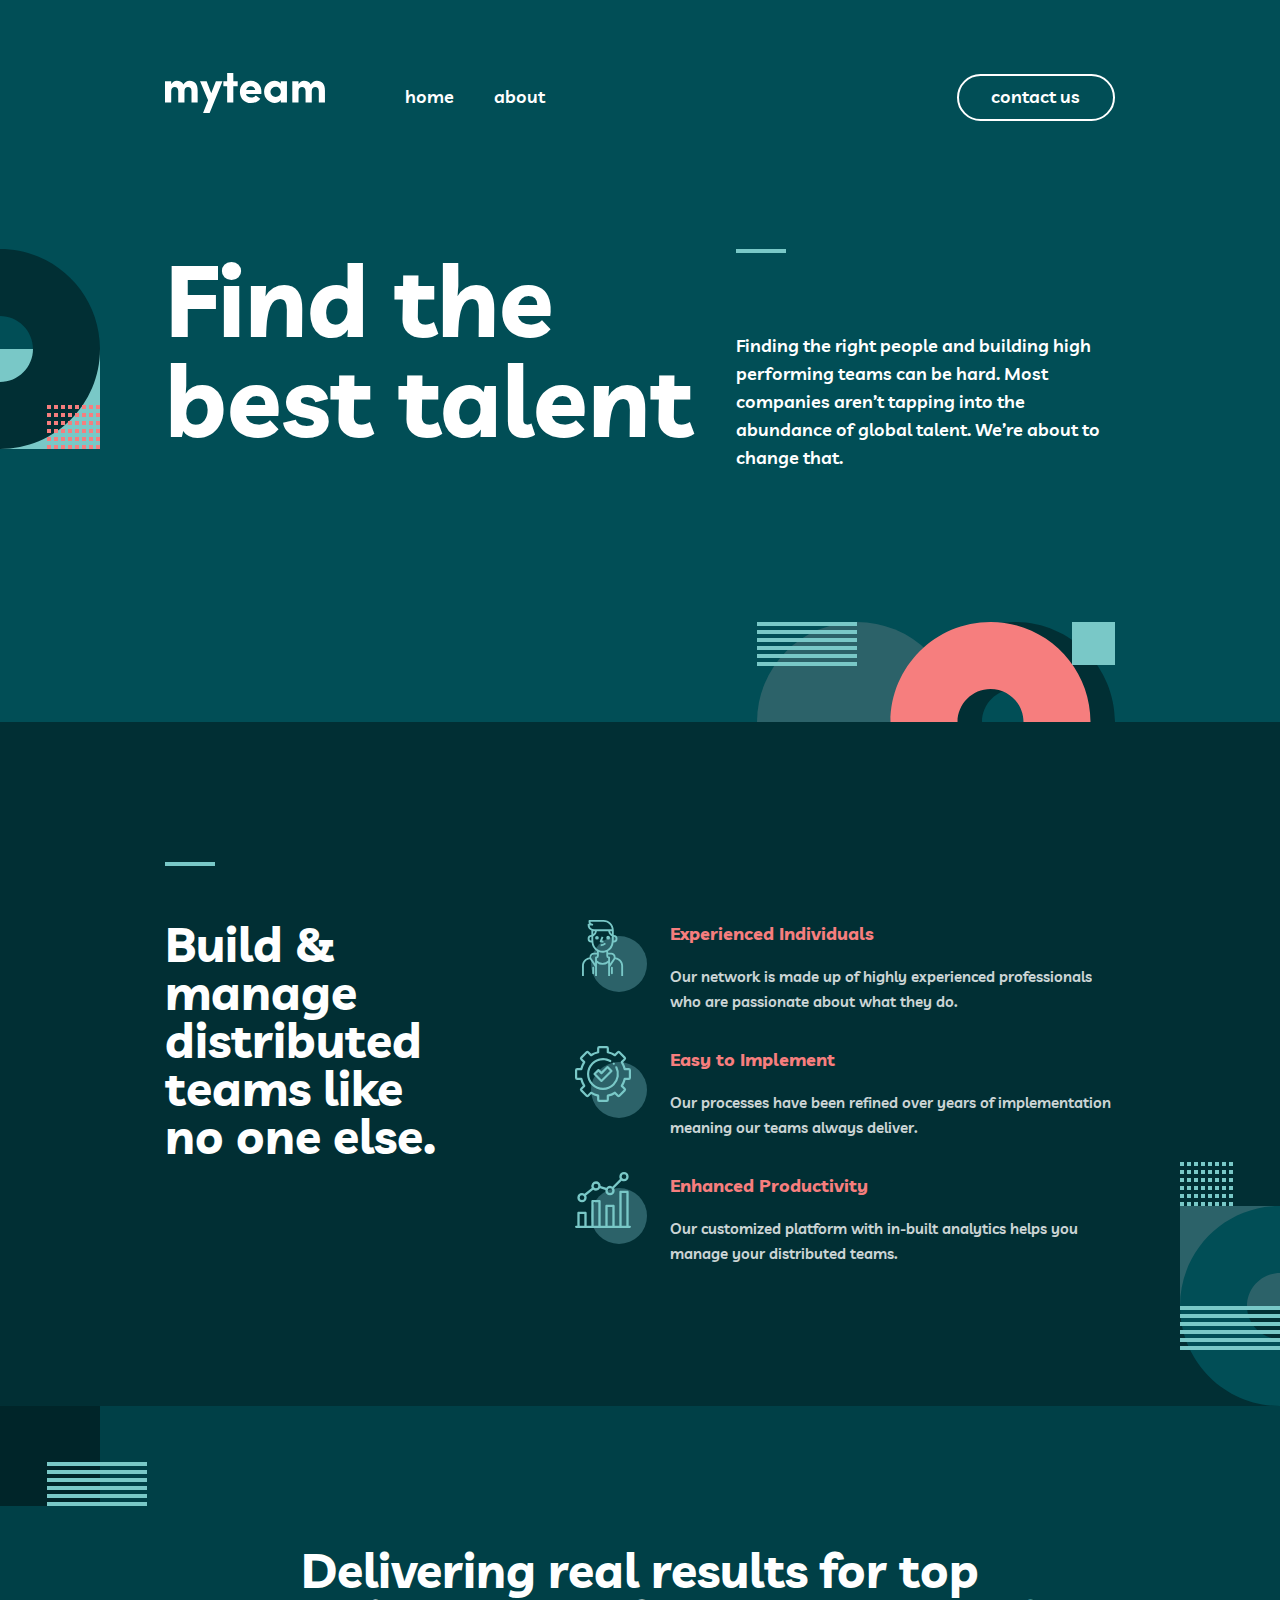
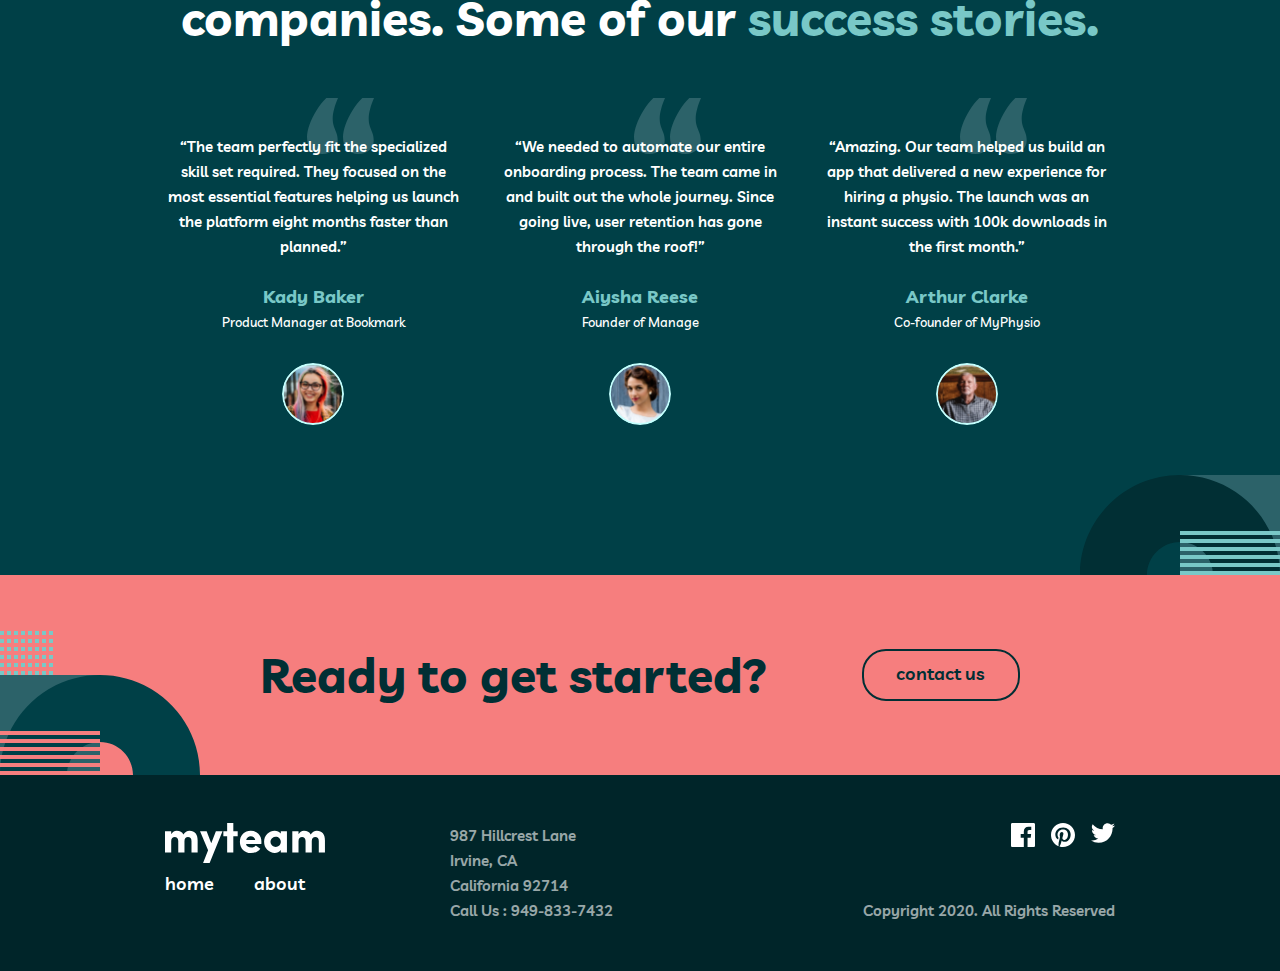
==== commit c96c5cdf: "about-index-html styles" ====
--- a/index.html
+++ b/index.html
@@ -28,7 +28,7 @@
               <a class="sitenav-list-item-link" href="index.html">home</a>
             </li>
             <li class="sitenav-list-item">
-              <a class="sitenav-list-item-link" href="#">about</a>
+              <a class="sitenav-list-item-link" href="about.index.html">about</a>
             </li>
 
           </ul>
@@ -85,6 +85,7 @@
       <h2 class="reviews-heading">Delivering real results for top <br> companies. Some of our <span class="reviews-heading-blue">success stories.</span></h2>
       <ul class="reviews-list">
         <li class="reviews-list-item">
+          <img class="reviiews-list-item-icon" src="img/reviews-list-item-beffor.svg" alt="" width="67" height="56">
           <p class="reviews-list-item-text"> “The team perfectly fit the specialized skill set required. They focused on the most essential features helping us launch the platform eight months faster than planned.”</p>
           <h3 class="reviews-list-item-user-name">Kady Baker</h3>
           <span class="reviews-list-item-user-profession"> Product Manager at Bookmark</span>
@@ -92,6 +93,7 @@
         </li>
 
         <li class="reviews-list-item">
+          <img class="reviiews-list-item-icon" src="img/reviews-list-item-beffor.svg" alt="" width="67" height="56">
           <p class="reviews-list-item-text"> “We needed to automate our entire onboarding process. The team came in and built out the whole journey. Since going live, user retention has gone through the roof!”</p>
           <h3 class="reviews-list-item-user-name">Aiysha Reese</h3>
           <span class="reviews-list-item-user-profession"> Founder of Manage</span>
@@ -99,6 +101,7 @@
         </li>
 
         <li class="reviews-list-item">
+          <img class="reviiews-list-item-icon" src="img/reviews-list-item-beffor.svg" alt="" width="67" height="56">
           <p class="reviews-list-item-text"> “Amazing. Our team helped us build an app that delivered a new experience for hiring a physio. The launch was an instant success with 100k downloads in the first month.”</p>
           <h3 class="reviews-list-item-user-name">Arthur Clarke</h3>
           <span class="reviews-list-item-user-profession"> Co-founder of MyPhysio</span>
--- a/css/styles.css
+++ b/css/styles.css
@@ -144,7 +144,10 @@
   display: flex;
   padding-bottom: 250px;
   position: relative;
-
+}
+
+.about-site-hero{
+  padding-bottom: 120px;
 }
 
 .hero-heading {
@@ -153,7 +156,11 @@
   font-size: 100px;
   line-height: 100px;
   margin: 0;
-
+}
+
+.about-hero-headding{
+  width: 350px;
+  font-size: 64px;
 }
 
 .hero-heading-text {
@@ -165,8 +172,11 @@
   line-height: 28px;
   margin: 0;
   margin-left: 30px;
-
-}
+}
+
+.about-hero-heading-text{
+  width: 730px;
+  }
 
 .hero-heading-text::before{
   margin-bottom: 79px;
@@ -176,6 +186,14 @@
   content:"";
 }
 
+.about-hero-heading-text::before{
+  margin-bottom: 79px;
+  width: 50px;
+  height: 4px;
+  background-color: var(--Light-coral);
+  content:"";
+}
+
 .hero-bg-img-left {
   width: 100px;
   height: 200px;
@@ -184,6 +202,7 @@
   top: 0;
 
 }
+
 .hero-bg-img-bottom {
   width: 358px;
   height: 100px;
@@ -192,12 +211,20 @@
   bottom:0;
 }
 
+.about-hero-bg{
+  width: 100px;
+  height: 200px;
+  position: absolute;
+  right: -165px;
+  bottom:0;
+}
+
 /* main-feature */
 
 .main-feature {
   display: flex;
   position: relative;
-  padding-top: 138px;
+  padding-top: 140px;
   padding-left: 165px;
   background-color: #012F34;
 }
@@ -270,6 +297,129 @@
   bottom: 0;
 }
 
+/* about-main-feature */
+
+.about-main-feature{
+display: flex;
+flex-direction: column;
+background-color: var(--Deep-jungle-green);
+}
+
+.about-main-feature-heading {
+  font-weight: bold;
+  font-size: 48px;
+  line-height: 48px;
+  text-align: center;
+  margin: 0;
+  padding-bottom: 64px;
+}
+.about-main-feature-list {
+display: flex;
+flex-wrap: wrap;
+padding: 0;
+margin: 0;
+padding-bottom: 92px;
+list-style: none;
+}
+
+.about-main-feature-list-item {
+  display: flex;
+  flex-direction: column;
+  align-items: center;
+width: 350px;
+margin-bottom: 76px;
+background-color: var(--Sacramento-state-green);
+}
+
+.about-main-feature-list-item:not(:last-child) {
+margin-right: 30px;
+}
+
+.about-main-feature-list-item:nth-child(3){
+margin-right:0;
+}
+
+.about-main-featute-item-user-img {
+padding-top: 32px;
+padding-bottom: 16px;
+
+}
+
+.about-main-feature-user-name {
+  font-weight: bold;
+font-size: 18px;
+line-height: 28px;
+margin: 0;
+color: var(--Rapture-blue);
+}
+
+.about-main-feature-user-profession {
+  font-style: italic;
+  font-weight: 500;
+  font-size: 15px;
+  line-height: 25px;
+  padding-bottom: 56px;
+}
+
+.aden-name{
+padding-top: 35px;
+padding-bottom: 8px;
+}
+
+.aden-profession {
+  width: 251px;
+  text-align: center;
+padding-bottom: 24px;
+}
+
+.about-main-feature-user-aden-allan-social-networks-list {
+display: flex;
+list-style: none;
+padding: 0;
+margin: 0;
+padding-bottom: 63px;
+}
+
+.about-main-feature-user-aden-allan-social-networks-list-item:not(:last-child){
+  margin-right: 16px;
+}
+
+.about-main-feature-user-aden-allan-social-network-icons{
+  display: block;
+  color: var(--white);
+}
+
+.about-main-feature-user-aden-allan-social-network-icons:hover{
+  color: var(--Light-coral);
+}
+
+.about-main-feature-user-aden-allan-pinterest-icon {
+width: 24px;
+height: 19px;
+}
+
+.about-main-feature-user-aden-allan-linkedin-icon {
+width: 20px;
+height: 20px;
+}
+
+.about-feature-left-top-bg {
+  width: 100px;
+  height: 200px;
+  position: absolute;
+  left: 0;
+  top: 0;
+}
+
+.about-feature-right-bottom-bg {
+  width: 147px;
+  height: 100px;
+  position: absolute;
+  right: 0;
+  bottom: 0;
+}
+
+
 /* reviews-wrapper */
 
 .reviews-wrapper {
@@ -316,7 +466,17 @@
 }
 
 .reviews-list-item {
+  position: relative;
   width: 350px;
+
+}
+
+.reviiews-list-item-icon{
+  width: 67px;
+  height: 56px;
+  position: absolute;
+transform: translate(142px, -36px);
+z-index: 1;
 }
 
 .reviews-list-item:not(:last-child){
@@ -324,12 +484,16 @@
 }
 
 .reviews-list-item-text {
+  position: relative;
+  display: flex;
+  flex-direction: column;
   font-weight: 600;
   font-size: 15px;
   line-height: 25px;
   text-align: center;
   margin: 0;
   padding-bottom: 24px;
+z-index: 100;
 }
 
 .reviews-list-item-user-name {
@@ -368,6 +532,46 @@
 
 }
 
+/* about-reviews */
+.about-reviews-wrapper{
+background-color: var(--Sacramento-state-green);
+}
+
+.about-reviews-heading {
+  font-weight: bold;
+  font-size: 48px;
+  line-height: 48px;
+   text-align: center;
+   margin: 0;
+   padding-top: 140px;
+   padding-bottom: 70px;
+}
+
+.about-reviews-list {
+display: flex;
+padding: 0;
+margin: 0;
+list-style: none;
+padding-bottom: 151px;
+}
+
+.about-reviews-list-item:not(:last-child) {
+margin-right: 80px;
+}
+
+.about-reviews-list-item-img {
+
+}
+
+.about-reviews-bg {
+width: 200px;
+height: 200px;
+position: absolute;
+left: 0;
+top: 0;
+}
+
+
 /* contact */
 
 .contact {
